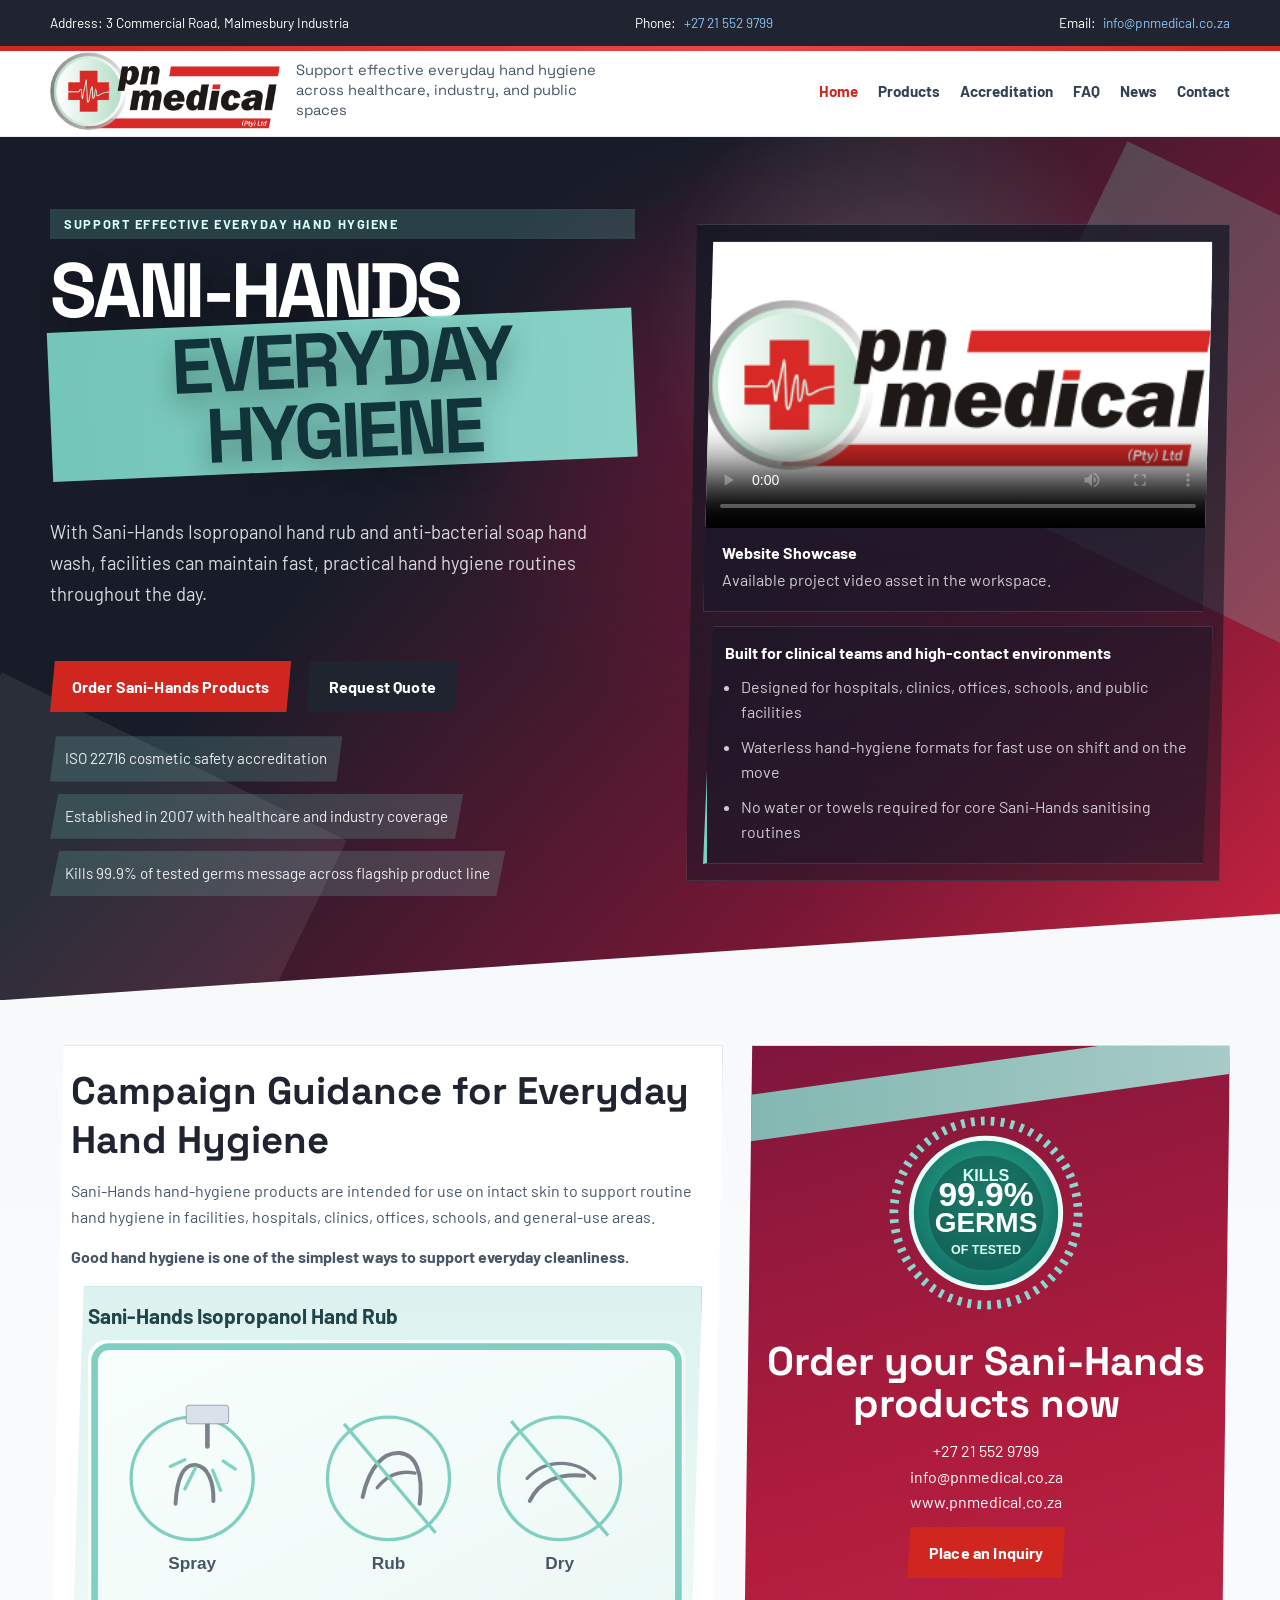
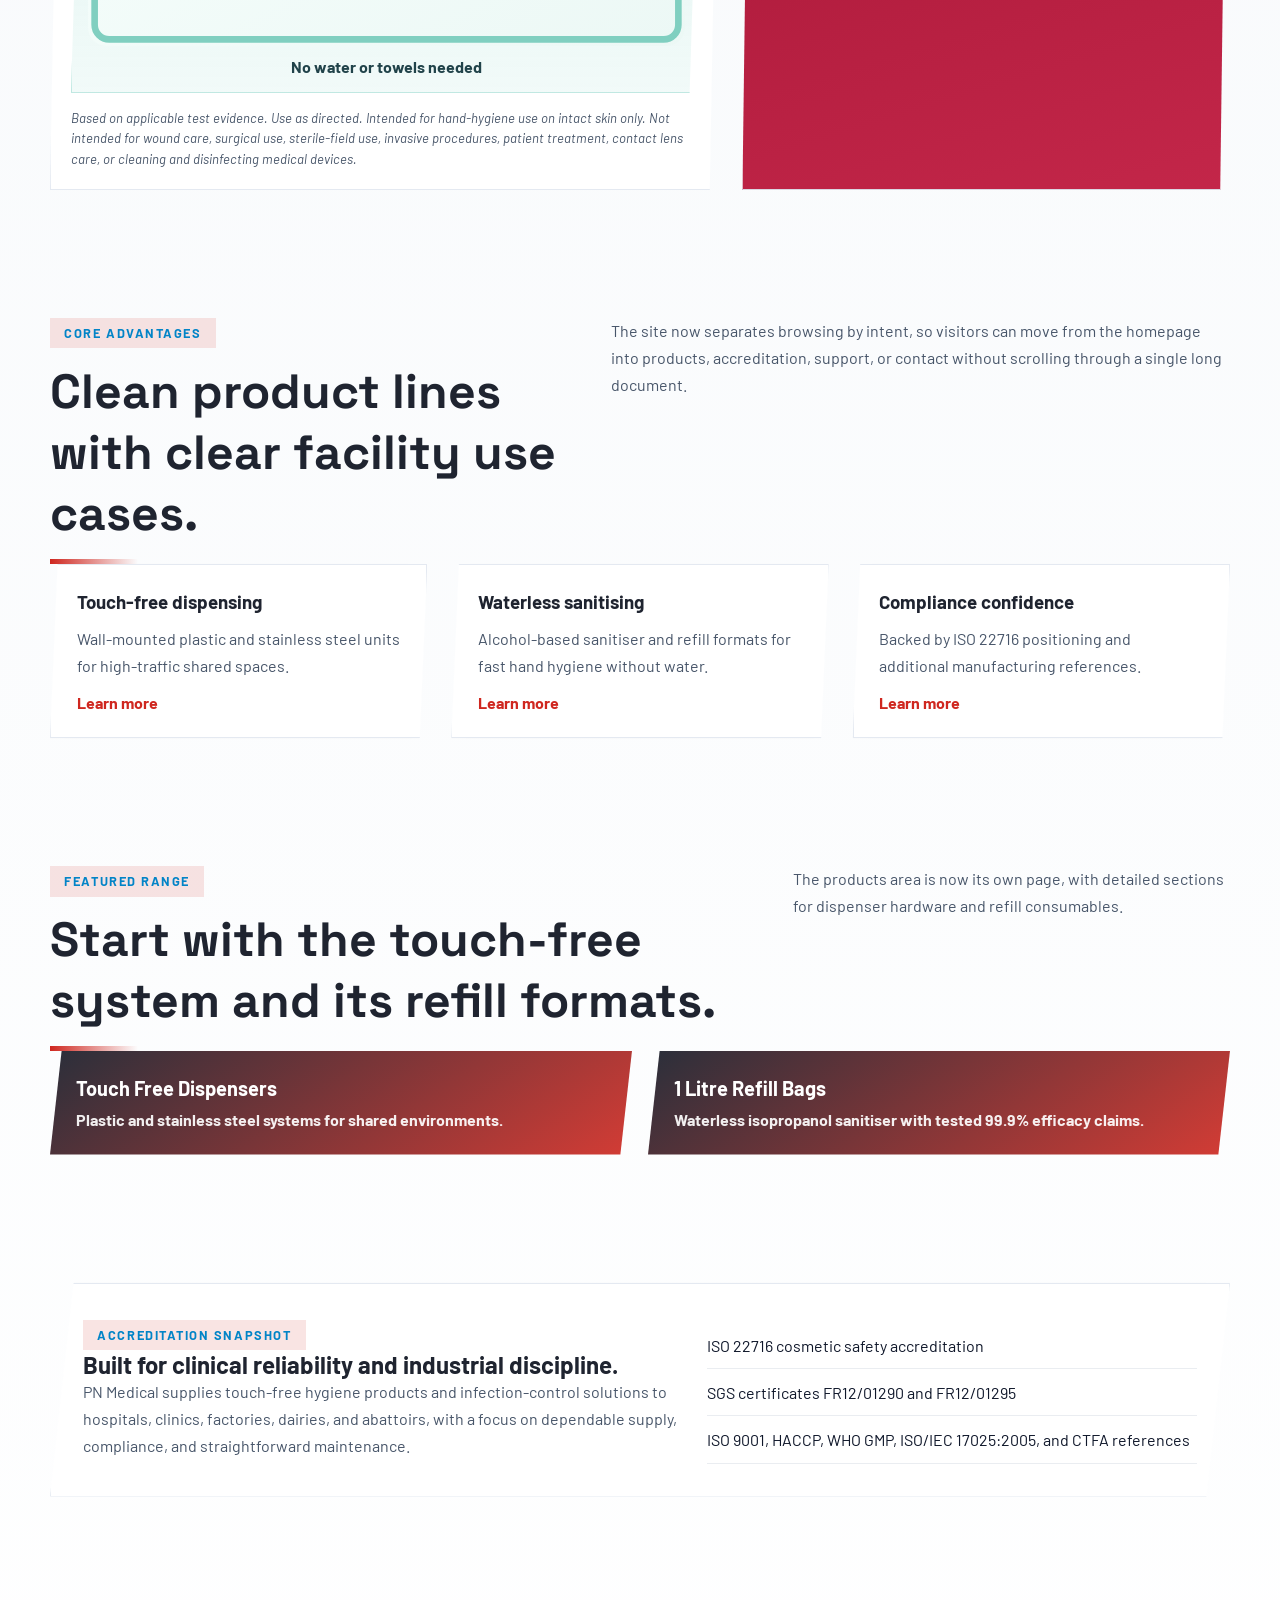
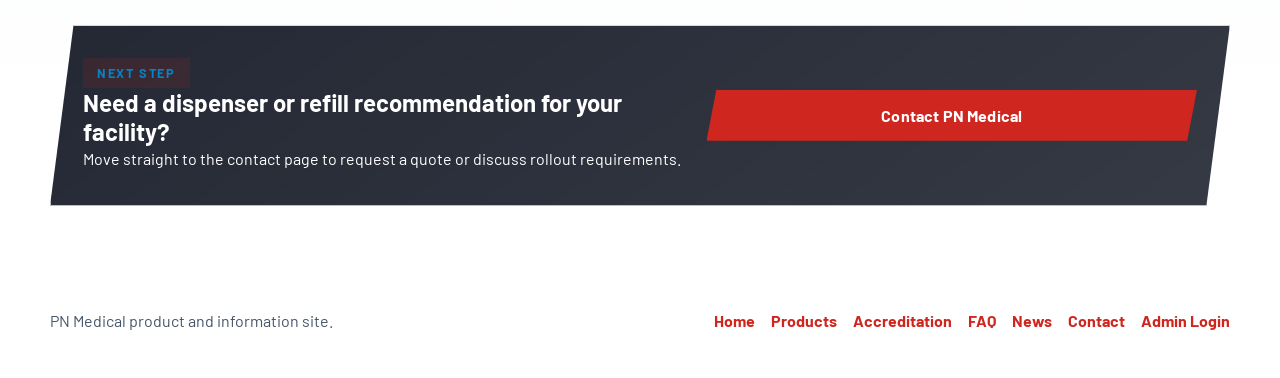
==== index.html @ f1a08f04 "Initial PN Medical website build with admin editor" ====
<!DOCTYPE html>
<html lang="en">
<head>
    <meta charset="UTF-8">
    <meta name="viewport" content="width=device-width, initial-scale=1.0">
    <title>PN Medical | Home</title>
    <meta name="description" content="PN Medical infection control solutions, touch-free dispensers, refill systems, and procurement information.">
    <link rel="preconnect" href="https://fonts.googleapis.com">
    <link rel="preconnect" href="https://fonts.gstatic.com" crossorigin>
    <link href="https://fonts.googleapis.com/css2?family=Barlow:wght@400;500;600;700;800&family=Space+Grotesk:wght@500;700&display=swap" rel="stylesheet">
    <link rel="stylesheet" href="styles.css">
</head>
<body data-page="home">
    <div id="app"></div>
    <script src="site.js"></script>
</body>
</html>
---- styles.css ----
:root {
    --crimson-red: #cf271f;
    --deep-teal: #0f766e;
    --mint-teal: #79cfc0;
    --wine: #7f163d;
    --charcoal-slate: #1f2430;
    --sky-blue: #0284c7;
    --paper: #f8fafc;
    --mist: #e2e8f0;
    --ink: #0f172a;
    --white: #ffffff;
    --shadow-soft: 0 16px 40px rgba(15, 23, 42, 0.08);
    --shadow-card: 0 18px 36px rgba(15, 23, 42, 0.12);
    --max-width: 1180px;
}

* { box-sizing: border-box; }
html { scroll-behavior: smooth; }

body {
    margin: 0;
    font-family: "Barlow", sans-serif;
    color: var(--ink);
    overflow-x: hidden;
    background:
        radial-gradient(circle at top left, rgba(207, 39, 31, 0.08), transparent 24%),
        linear-gradient(180deg, #f3f4f6 0%, #f8fafc 35%, #ffffff 100%);
}

    body[data-page="products"] main,
    body[data-page="accreditation"] main,
    body[data-page="faq"] main,
    body[data-page="news"] main,
    body[data-page="contact"] main {
        background:
        radial-gradient(circle at 88% 8%, rgba(121, 207, 192, 0.11), transparent 24%),
        radial-gradient(circle at 8% 95%, rgba(126, 22, 61, 0.08), transparent 30%);
    }

a { color: inherit; text-decoration: none; }
img, video { display: block; max-width: 100%; }
button, input, textarea, select { font: inherit; }

.container {
    width: min(calc(100% - 2rem), var(--max-width));
    margin: 0 auto;
}

.section { padding: 5rem 0; }
.section--tight { padding: 4rem 0; }

.eyebrow {
    display: inline-flex;
    align-items: center;
    gap: 0.5rem;
    padding: 0.45rem 0.9rem;
    font-size: 0.8rem;
    font-weight: 700;
    letter-spacing: 0.12em;
    text-transform: uppercase;
    background: rgba(207, 39, 31, 0.12);
    color: var(--sky-blue);
}

.angular-card { clip-path: polygon(2% 0%, 100% 0%, 98% 100%, 0% 100%); }
.angular-hero-banner { clip-path: polygon(0 0, 100% 0, 100% 90%, 0 100%); }

@supports not (clip-path: polygon(0 0, 100% 0, 100% 100%, 0 100%)) {
    .angular-card,
    .angular-hero-banner {
        clip-path: none;
        border-radius: 14px;
    }
}

.top-bar {
    background: var(--charcoal-slate);
    color: var(--white);
    font-size: 0.85rem;
}

.top-bar__inner {
    min-height: 2.85rem;
    display: flex;
    justify-content: space-between;
    align-items: center;
    gap: 1rem;
    flex-wrap: wrap;
}

.top-bar__item {
    display: inline-flex;
    align-items: center;
    gap: 0.45rem;
}

.top-bar a { color: #8bc2f4; }

.site-header {
    position: sticky;
    top: 0;
    z-index: 20;
    background: rgba(255, 255, 255, 0.97);
    backdrop-filter: blur(18px);
    border-bottom: 1px solid rgba(148, 163, 184, 0.18);
}

.site-header::before {
    content: "";
    position: absolute;
    inset: 0 0 auto;
    height: 0.35rem;
    background: linear-gradient(90deg, var(--crimson-red), #ef4444 58%, var(--crimson-red));
}

.site-header__inner {
    min-height: 5.65rem;
    display: flex;
    justify-content: space-between;
    align-items: center;
    gap: 1.5rem;
}

.brand {
    display: inline-flex;
    align-items: center;
    gap: 1rem;
}

.brand__logo {
    width: clamp(11rem, 18vw, 16rem);
    height: auto;
    flex: 0 0 auto;
}

.brand__tagline,
.hero__copy h1,
.section-heading h2,
.page-intro h1,
.product-feature__content h3 {
    font-family: "Space Grotesk", sans-serif;
}

.brand__tagline {
    max-width: 20rem;
    font-size: 0.92rem;
    line-height: 1.35;
    color: #475569;
}

.site-nav {
    display: flex;
    align-items: center;
    gap: 1.25rem;
    flex-wrap: wrap;
    justify-content: flex-end;
}

.menu-toggle {
    display: none;
    width: 3rem;
    height: 3rem;
    border: 1px solid rgba(148, 163, 184, 0.5);
    border-radius: 0.75rem;
    background: rgba(255, 255, 255, 0.95);
    align-items: center;
    justify-content: center;
    gap: 0.28rem;
    flex-direction: column;
    cursor: pointer;
}

.menu-toggle span {
    display: block;
    width: 1.35rem;
    height: 0.14rem;
    background: var(--charcoal-slate);
    transition: transform 0.2s ease, opacity 0.2s ease;
}

.menu-toggle.is-open span:nth-child(1) {
    transform: translateY(0.42rem) rotate(45deg);
}

.menu-toggle.is-open span:nth-child(2) {
    opacity: 0;
}

.menu-toggle.is-open span:nth-child(3) {
    transform: translateY(-0.42rem) rotate(-45deg);
}

.site-nav a {
    font-size: 0.95rem;
    font-weight: 700;
    color: #334155;
}

.site-nav a:hover,
.site-nav a:focus-visible,
.site-nav a.is-active {
    color: var(--crimson-red);
}

.hero {
    position: relative;
    overflow: hidden;
    background:
        radial-gradient(circle at 70% 22%, rgba(121, 207, 192, 0.24), transparent 22%),
        radial-gradient(circle at 58% 34%, rgba(126, 22, 61, 0.45), transparent 32%),
        linear-gradient(132deg, #171c28 34%, #761735 72%, #cc2340 100%);
    color: var(--white);
}

.hero::before,
.hero::after {
    content: "";
    position: absolute;
    width: 24rem;
    height: 24rem;
    background: rgba(255, 255, 255, 0.08);
    transform: rotate(26deg);
}

.hero::before { inset: auto auto -14% -8%; }
.hero::after { inset: 8% -10% auto auto; background: rgba(121, 207, 192, 0.24); }

.hero__layout {
    position: relative;
    z-index: 1;
    min-height: 38rem;
    display: grid;
    grid-template-columns: 1.02fr 0.98fr;
    gap: 2rem;
    align-items: center;
    padding: 4.5rem 0 6.5rem;
}

.hero__copy { display: grid; align-content: center; }

.hero__copy .eyebrow {
    background: rgba(121, 207, 192, 0.2);
    color: #d8fff8;
}

.hero__copy h1 {
    margin: 1rem 0;
    font-size: clamp(2.7rem, 6vw, 5.4rem);
    line-height: 0.92;
    letter-spacing: -0.05em;
    text-transform: uppercase;
    text-shadow: 0 12px 28px rgba(0, 0, 0, 0.34);
}

.hero__copy h1 span {
    display: inline-block;
    margin-top: 0.45rem;
    padding: 0.25rem 0.7rem;
    background: linear-gradient(90deg, rgba(121, 207, 192, 0.95), rgba(145, 225, 213, 0.92));
    color: #11343a;
    text-align: center;
    transform: rotate(-2.5deg);
    transform-origin: left center;
}

.hero__copy p {
    max-width: 40rem;
    font-size: 1.15rem;
    line-height: 1.7;
    color: rgba(255, 255, 255, 0.84);
}

.hero__actions {
    margin-top: 2rem;
    display: flex;
    flex-wrap: wrap;
    gap: 1rem;
}

.button {
    display: inline-flex;
    align-items: center;
    justify-content: center;
    min-height: 3.2rem;
    padding: 0 1.35rem;
    border: none;
    color: var(--white);
    font-weight: 700;
    letter-spacing: 0.01em;
    cursor: pointer;
    transition: transform 0.2s ease, box-shadow 0.2s ease, background 0.2s ease;
}

.button:hover,
.button:focus-visible {
    transform: translateY(-2px);
    box-shadow: var(--shadow-card);
}

.button--primary { background: var(--crimson-red); }
.button--secondary { background: var(--charcoal-slate); }

.hero__panel {
    justify-self: end;
    width: min(100%, 34rem);
    padding: 1rem;
    background: linear-gradient(170deg, rgba(17, 22, 35, 0.78), rgba(17, 22, 35, 0.48));
    border: 1px solid rgba(255, 255, 255, 0.12);
    box-shadow: var(--shadow-soft);
}

.hero__showcase { display: grid; gap: 0.85rem; }

.hero__video-card,
.hero__insight-card {
    overflow: hidden;
    background: rgba(15, 23, 42, 0.4);
    border: 1px solid rgba(255, 255, 255, 0.12);
}

.hero__insight-card {
    border-left: 4px solid var(--mint-teal);
}

.hero__video-card video {
    width: 100%;
    aspect-ratio: 16 / 9;
    object-fit: contain;
    background: #ffffff;
}

.hero__video-copy,
.hero__insight-card { padding: 1rem 1.1rem 1.15rem; }
.hero__video-copy { display: grid; gap: 0.35rem; }
.hero__video-copy strong, .hero__insight-card strong { font-size: 1rem; }

.hero__video-copy span,
.hero__insight-card ul {
    color: rgba(255, 255, 255, 0.78);
    line-height: 1.55;
}

.hero__insight-card ul {
    margin: 0.85rem 0 0;
    padding-left: 1rem;
    display: grid;
    gap: 0.65rem;
}

.hero__metrics-list {
    margin: 1.5rem 0 0;
    padding: 0;
    list-style: none;
    display: flex;
    flex-wrap: wrap;
    gap: 0.75rem;
}

.hero__metric-pill {
    padding: 0.75rem 0.95rem;
    background: rgba(121, 207, 192, 0.2);
    color: rgba(255, 255, 255, 0.9);
    font-size: 0.95rem;
    line-height: 1.4;
}

.flyer-spotlight {
    padding-top: 2.8rem;
}

.flyer-spotlight__layout {
    display: grid;
    grid-template-columns: 1.16fr 0.84fr;
    gap: 1.2rem;
}

.flyer-spotlight__main,
.flyer-spotlight__cta {
    background: rgba(255, 255, 255, 0.96);
    border: 1px solid rgba(226, 232, 240, 0.92);
    box-shadow: var(--shadow-soft);
    padding: 1.25rem;
}

.flyer-spotlight__copy h2 {
    margin: 0;
    font-size: clamp(1.7rem, 3.3vw, 2.4rem);
    color: var(--charcoal-slate);
    font-family: "Space Grotesk", sans-serif;
}

.flyer-spotlight__copy p {
    margin: 0.85rem 0 0;
    color: #475569;
    line-height: 1.65;
}

.flyer-spotlight__emphasis {
    font-weight: 700;
    color: #334155;
}

.flyer-spotlight__protocol {
    margin-top: 1rem;
    padding: 1rem;
    background: linear-gradient(180deg, rgba(121, 207, 192, 0.26), rgba(121, 207, 192, 0.1));
    border: 1px solid rgba(121, 207, 192, 0.45);
}

.flyer-spotlight__protocol h3 {
    margin: 0 0 0.75rem;
    color: #21434a;
    font-size: 1.3rem;
}

.flyer-spotlight__protocol img {
    width: 100%;
    height: auto;
}

.flyer-spotlight__protocol-footer {
    margin: 0.7rem 0 0;
    text-align: center;
    font-weight: 700;
    color: #21434a;
}

.flyer-spotlight__disclaimer {
    margin: 0.95rem 0 0;
    font-size: 0.82rem;
    font-style: italic;
    line-height: 1.55;
    color: #475569;
}

.flyer-spotlight__cta {
    background: linear-gradient(163deg, #7f163d 0%, #b01c3d 54%, #c32649 100%);
    color: var(--white);
    display: grid;
    align-content: start;
    justify-items: center;
    gap: 1rem;
    position: relative;
    overflow: hidden;
}

.flyer-spotlight__cta::after {
    content: "";
    position: absolute;
    width: 140%;
    height: 2.9rem;
    background: linear-gradient(90deg, rgba(121, 207, 192, 1), rgba(180, 239, 229, 1));
    left: -20%;
    top: 1rem;
    transform: rotate(-8deg);
    opacity: 0.85;
}

.flyer-spotlight__badge {
    margin-top: 2.2rem;
    width: min(14rem, 88%);
    height: auto;
    z-index: 1;
}

.flyer-spotlight__cta h3 {
    margin: 0;
    text-align: center;
    font-size: clamp(1.7rem, 3.5vw, 2.5rem);
    line-height: 1.05;
    font-family: "Space Grotesk", sans-serif;
    z-index: 1;
}

.flyer-spotlight__cta ul {
    margin: 0;
    padding: 0;
    list-style: none;
    display: grid;
    gap: 0.4rem;
    text-align: center;
    z-index: 1;
}

.flyer-spotlight__cta .button {
    z-index: 1;
}

.hero__metric {
    display: grid;
    gap: 1rem;
}

.hero__metric-card {
    padding: 1.35rem;
    background: rgba(15, 23, 42, 0.26);
    border: 1px solid rgba(255, 255, 255, 0.08);
}

.hero__metric-card strong {
    display: block;
    margin-bottom: 0.35rem;
    font-size: 1rem;
}

.page-intro {
    position: relative;
    overflow: hidden;
    padding: 3.2rem 0 2.8rem;
    background:
        var(--intro-orb-a, radial-gradient(circle at 74% 18%, rgba(121, 207, 192, 0.24), transparent 24%)),
        var(--intro-orb-b, radial-gradient(circle at 18% 82%, rgba(126, 22, 61, 0.32), transparent 32%)),
        var(--intro-main-gradient, linear-gradient(132deg, #171c28 34%, #761735 72%, #cc2340 100%));
    color: var(--white);
}

.page-intro::before,
.page-intro::after {
    content: "";
    position: absolute;
    width: 22rem;
    height: 22rem;
    transform: rotate(24deg);
    z-index: 0;
}

.page-intro::before {
    inset: auto -8% -58% auto;
    background: var(--intro-shape-a, rgba(121, 207, 192, 0.22));
}

.page-intro::after {
    inset: -56% auto auto -10%;
    background: var(--intro-shape-b, rgba(255, 255, 255, 0.1));
}

.page-intro__layout {
    position: relative;
    z-index: 1;
    display: grid;
    grid-template-columns: minmax(0, 1.15fr) minmax(18rem, 0.85fr);
    align-items: start;
    gap: 2rem;
}

.section-heading {
    display: flex;
    justify-content: space-between;
    align-items: flex-start;
    gap: 1rem;
}

.page-intro__side,
.section-heading__side {
    width: min(100%, 22rem);
    display: grid;
    gap: 0.85rem;
}

.context-visual-card {
    padding: 0.65rem;
    background: rgba(255, 255, 255, 0.92);
    border: 1px solid rgba(226, 232, 240, 0.92);
    box-shadow: var(--shadow-soft);
}

.context-visual-card img {
    width: 100%;
    height: 10.5rem;
    object-fit: cover;
    object-position: center;
    border-radius: 0.65rem;
}

.context-visual-card h3 {
    margin: 0.6rem 0 0;
    font-size: 0.98rem;
    color: var(--charcoal-slate);
}

.page-intro h1,
.section-heading h2 {
    margin: 0.8rem 0 0;
    font-size: clamp(2rem, 4vw, 3rem);
    color: var(--charcoal-slate);
}

.page-intro h1 {
    color: var(--white);
    text-shadow: 0 10px 22px rgba(0, 0, 0, 0.28);
}

.page-intro h1::after,
.section-heading h2::after {
    content: "";
    display: block;
    width: 5.5rem;
    height: 0.32rem;
    margin-top: 0.9rem;
    background: linear-gradient(90deg, var(--crimson-red), rgba(207, 39, 31, 0));
}

.page-intro h1::after {
    background: linear-gradient(90deg, rgba(121, 207, 192, 1), rgba(121, 207, 192, 0));
}

.page-intro p,
.section-heading p,
.overview-card p,
.summary-panel p,
.callout-panel p,
.product-card__body p,
.news-card__body p,
.faq-answer,
.inquiry__copy p,
.panel-card p,
.product-feature__content p,
.product-feature__warning p,
.compliance-band p {
    margin: 0;
    color: #475569;
    line-height: 1.68;
}

.page-intro p {
    color: rgba(255, 255, 255, 0.86);
}

.page-intro .eyebrow {
    background: rgba(121, 207, 192, 0.2);
    color: #0284c7;
}

body[data-page="products"] {
    --intro-main-gradient: linear-gradient(132deg, #14202a 28%, #0f5f67 66%, #0f766e 100%);
    --intro-orb-a: radial-gradient(circle at 86% 22%, rgba(147, 224, 213, 0.26), transparent 24%);
    --intro-orb-b: radial-gradient(circle at 20% 82%, rgba(2, 132, 199, 0.2), transparent 30%);
    --intro-shape-a: rgba(121, 207, 192, 0.22);
    --intro-shape-b: rgba(255, 255, 255, 0.12);
}

body[data-page="accreditation"] {
    --intro-main-gradient: linear-gradient(132deg, #161a24 34%, #4a355f 68%, #7f163d 100%);
    --intro-orb-a: radial-gradient(circle at 82% 18%, rgba(213, 195, 255, 0.24), transparent 25%);
    --intro-orb-b: radial-gradient(circle at 18% 84%, rgba(121, 207, 192, 0.2), transparent 28%);
    --intro-shape-a: rgba(196, 167, 255, 0.22);
    --intro-shape-b: rgba(255, 255, 255, 0.1);
}

body[data-page="faq"] {
    --intro-main-gradient: linear-gradient(132deg, #132030 30%, #1f4f77 66%, #0284c7 100%);
    --intro-orb-a: radial-gradient(circle at 80% 22%, rgba(156, 219, 255, 0.26), transparent 24%);
    --intro-orb-b: radial-gradient(circle at 14% 80%, rgba(121, 207, 192, 0.2), transparent 30%);
    --intro-shape-a: rgba(135, 212, 255, 0.2);
    --intro-shape-b: rgba(255, 255, 255, 0.12);
}

body[data-page="news"] {
    --intro-main-gradient: linear-gradient(132deg, #1d1f2d 30%, #5a1e45 64%, #cf271f 100%);
    --intro-orb-a: radial-gradient(circle at 84% 18%, rgba(255, 181, 205, 0.25), transparent 24%);
    --intro-orb-b: radial-gradient(circle at 16% 84%, rgba(121, 207, 192, 0.18), transparent 28%);
    --intro-shape-a: rgba(255, 180, 197, 0.2);
    --intro-shape-b: rgba(255, 255, 255, 0.1);
}

body[data-page="contact"] {
    --intro-main-gradient: linear-gradient(132deg, #152026 30%, #315366 62%, #0f766e 100%);
    --intro-orb-a: radial-gradient(circle at 84% 20%, rgba(161, 238, 227, 0.24), transparent 24%);
    --intro-orb-b: radial-gradient(circle at 16% 84%, rgba(177, 204, 255, 0.2), transparent 28%);
    --intro-shape-a: rgba(147, 235, 222, 0.2);
    --intro-shape-b: rgba(255, 255, 255, 0.1);
}

.page-intro p,
.section-heading p { max-width: 40rem; }

.overview-grid,
.news-grid,
.product-grid {
    display: grid;
    grid-template-columns: repeat(auto-fit, minmax(280px, 1fr));
    gap: 1.5rem;
}

.accreditation-gallery {
    margin-top: 1.4rem;
    display: grid;
    grid-template-columns: repeat(auto-fit, minmax(220px, 1fr));
    gap: 1rem;
}

.accreditation-gallery__card {
    background: rgba(255, 255, 255, 0.96);
    border: 1px solid rgba(226, 232, 240, 0.92);
    box-shadow: var(--shadow-soft);
    overflow: hidden;
}

.accreditation-gallery__card img {
    width: 100%;
    height: 12rem;
    object-fit: cover;
    object-position: center;
    background: #f8fafc;
}

.accreditation-gallery__copy {
    padding: 0.95rem;
}

.accreditation-gallery__copy h3 {
    margin: 0;
    color: var(--charcoal-slate);
    font-size: 1.02rem;
}

.accreditation-gallery__copy p {
    margin: 0.6rem 0 0;
    color: #475569;
    line-height: 1.55;
    font-size: 0.94rem;
}

.overview-card,
.summary-panel,
.callout-panel,
.product-card,
.news-card,
.faq-item,
.panel-card,
.product-feature,
.catalog-panel,
.compliance-band {
    background: rgba(255, 255, 255, 0.96);
    border: 1px solid rgba(226, 232, 240, 0.92);
    box-shadow: var(--shadow-soft);
}

.overview-card {
    padding: 1.6rem;
    display: grid;
    gap: 0.8rem;
}

.overview-card h3,
.summary-panel h2,
.callout-panel h2,
.panel-card h3,
.news-card__body h3,
.product-card__body h3,
.product-feature__list h4,
.product-feature__warning strong,
.product-feature__content h3 {
    margin: 0;
    color: var(--charcoal-slate);
}

.overview-card a,
.site-footer__nav a { color: var(--crimson-red); font-weight: 700; }

.preview-link span {
    color: rgba(255, 255, 255, 0.92);
    font-weight: 700;
}

.preview-links {
    display: grid;
    grid-template-columns: repeat(auto-fit, minmax(280px, 1fr));
    gap: 1rem;
}

.preview-link {
    padding: 1.6rem;
    background: linear-gradient(145deg, rgba(31, 36, 48, 0.95), rgba(207, 39, 31, 0.9));
    color: var(--white);
    display: grid;
    gap: 0.6rem;
}

.preview-link strong { font-size: 1.25rem; }

.summary-panel,
.callout-panel {
    padding: 2rem;
    display: grid;
    grid-template-columns: 1.1fr 0.9fr;
    gap: 1.5rem;
    align-items: center;
}

.callout-panel { background: linear-gradient(145deg, rgba(31, 36, 48, 0.98), rgba(31, 36, 48, 0.9)); }
.callout-panel h2, .callout-panel p { color: var(--white); }

.credibility {
    display: grid;
    grid-template-columns: 1.15fr 0.85fr;
    gap: 1.5rem;
}

.panel-card { padding: 2rem; }
.panel-card--accent { border-left: 5px solid var(--crimson-red); }

.credentials-list,
.stats-list,
.contact-list {
    margin: 1.25rem 0 0;
    padding: 0;
    list-style: none;
    display: grid;
    gap: 0.85rem;
}

.credentials-list li,
.stats-list li,
.contact-list li {
    padding-bottom: 0.85rem;
    border-bottom: 1px solid rgba(148, 163, 184, 0.2);
}

.product-feature {
    margin-bottom: 2rem;
    overflow: hidden;
}

.product-jump-panel {
    margin-bottom: 2rem;
    padding: 1.4rem;
    background: rgba(255, 255, 255, 0.96);
    border: 1px solid rgba(226, 232, 240, 0.92);
    box-shadow: var(--shadow-soft);
}

.product-jump-panel h3 {
    margin: 0 0 0.9rem;
    color: var(--charcoal-slate);
    font-family: "Space Grotesk", sans-serif;
}

.product-jump-links {
    display: grid;
    grid-template-columns: repeat(auto-fit, minmax(220px, 1fr));
    gap: 0.75rem;
}

.product-jump-link {
    min-height: 2.9rem;
    padding: 0.75rem 0.95rem;
    display: inline-flex;
    align-items: center;
    background: #f8fbfd;
    border: 1px solid rgba(207, 39, 31, 0.15);
    color: #334155;
    font-weight: 700;
}

.product-jump-link:hover,
.product-jump-link:focus-visible {
    color: var(--crimson-red);
    border-color: rgba(207, 39, 31, 0.35);
}

.product-feature__layout {
    display: grid;
    grid-template-columns: 1.08fr 0.92fr;
    align-items: stretch;
}

.product-feature__visual {
    padding: 1.1rem;
    background: linear-gradient(180deg, rgba(248, 250, 252, 0.94), rgba(226, 232, 240, 0.94)), var(--paper);
    display: grid;
    place-items: center;
    min-height: 100%;
}

.product-feature__visual img {
    width: min(100%, 38rem);
    height: auto;
    max-height: clamp(20rem, 42vw, 34rem);
    object-fit: contain;
    object-position: center;
    padding: 0.45rem;
    border-radius: 0.9rem;
    background: rgba(255, 255, 255, 0.82);
    border: 1px solid rgba(226, 232, 240, 0.95);
    box-shadow: 0 18px 40px rgba(15, 23, 42, 0.18);
}

.product-feature__content {
    padding: 2rem;
    display: grid;
    gap: 1.2rem;
    order: 1;
}

.product-feature__visual {
    order: 2;
}

.product-feature__content h3 {
    font-size: clamp(2rem, 3vw, 2.75rem);
    line-height: 1.05;
}

.product-feature__lists {
    display: grid;
    grid-template-columns: repeat(2, minmax(0, 1fr));
    gap: 1rem;
}

.product-feature__list,
.product-feature__benefits,
.product-feature__warning,
.catalog-panel,
.compliance-band {
    padding: 1.2rem;
    background: #f8fbfd;
    border: 1px solid rgba(207, 39, 31, 0.12);
}

.product-feature__list ul {
    margin: 0.9rem 0 0;
    padding-left: 1.1rem;
    display: grid;
    gap: 0.6rem;
    color: #334155;
    line-height: 1.55;
}

.product-feature__benefits {
    display: flex;
    flex-wrap: wrap;
    gap: 0.7rem;
}

.product-feature__benefits span {
    display: inline-flex;
    align-items: center;
    min-height: 2.5rem;
    padding: 0.55rem 0.9rem;
    background: rgba(207, 39, 31, 0.08);
    color: var(--crimson-red);
    font-weight: 700;
}

.product-feature__warning {
    border-color: rgba(207, 39, 31, 0.2);
    background: rgba(207, 39, 31, 0.06);
}

.catalog-panel { padding: 1.5rem; background: rgba(255, 255, 255, 0.85); }

.filter-bar {
    display: flex;
    gap: 0.75rem;
    flex-wrap: wrap;
    margin-bottom: 1.75rem;
}

.filter-chip {
    padding: 0.75rem 1rem;
    border: 1px solid rgba(207, 39, 31, 0.2);
    background: rgba(255, 255, 255, 0.9);
    color: var(--charcoal-slate);
    font-weight: 700;
    cursor: pointer;
}

.filter-chip.is-active {
    background: var(--crimson-red);
    color: var(--white);
    border-color: var(--crimson-red);
}

.product-card { overflow: hidden; transition: transform 0.25s ease, box-shadow 0.25s ease; }
.product-card:hover, .product-card:focus-within { transform: translateY(-6px); box-shadow: var(--shadow-card); }

.product-card__media {
    min-height: 12rem;
    padding: 1.5rem;
    background: linear-gradient(145deg, rgba(31, 36, 48, 0.08), rgba(207, 39, 31, 0.08)), var(--paper);
    display: grid;
    align-content: space-between;
    gap: 1rem;
}

.product-card__media-top {
    display: flex;
    align-items: center;
    justify-content: space-between;
    gap: 1rem;
}

.product-card__art {
    display: grid;
    place-items: center;
    min-height: 11rem;
    padding: 0.35rem;
    border-radius: 0.95rem;
    background: rgba(255, 255, 255, 0.72);
    border: 1px solid rgba(226, 232, 240, 0.9);
}

.product-card__art img {
    width: min(100%, 15.5rem);
    height: auto;
    max-height: 10.5rem;
    object-fit: contain;
    object-position: center;
    border-radius: 0.7rem;
    box-shadow: 0 12px 20px rgba(15, 23, 42, 0.14);
}

.product-card__art svg {
    width: min(100%, 15rem);
    height: auto;
    filter: drop-shadow(0 18px 24px rgba(15, 23, 42, 0.16));
}

.product-card__tag,
.news-card__date {
    display: inline-flex;
    align-items: center;
    width: fit-content;
    font-size: 0.8rem;
    font-weight: 800;
    letter-spacing: 0.1em;
    text-transform: uppercase;
}

.product-card__tag {
    padding: 0.45rem 0.8rem;
    background: rgba(207, 39, 31, 0.12);
    color: var(--crimson-red);
}

.product-card__body,
.news-card__body,
.faq-item,
.inquiry__form { padding: 1.5rem; }

.product-card__body h3,
.news-card__body h3 {
    margin-top: 0;
    margin-bottom: 0.75rem;
    font-size: 1.5rem;
    color: var(--charcoal-slate);
}

.product-card__actions { margin-top: 1.25rem; }

.product-empty {
    padding: 2rem;
    border: 1px dashed rgba(207, 39, 31, 0.35);
    background: rgba(255, 255, 255, 0.7);
    color: #475569;
}

.faq-list { display: grid; gap: 0.85rem; }

.faq-item {
    padding: 1.2rem 1.5rem;
    overflow: hidden;
    border-left: 4px solid rgba(207, 39, 31, 0.22);
    background: rgba(255, 255, 255, 0.98);
}

.faq-question {
    margin: 0;
    color: var(--crimson-red);
    font-size: 1.05rem;
    line-height: 1.35;
}

.faq-answer {
    margin-top: 0.7rem;
}

.accordion {
    width: 100%;
    display: flex;
    justify-content: space-between;
    align-items: center;
    gap: 1rem;
    padding: 1.2rem 1.5rem;
    border: 0;
    background: transparent;
    text-align: left;
    font-size: 1rem;
    font-weight: 700;
    color: var(--charcoal-slate);
    cursor: pointer;
}

.accordion__icon {
    width: 2rem;
    height: 2rem;
    display: grid;
    place-items: center;
    border-radius: 999px;
    background: rgba(207, 39, 31, 0.12);
    color: var(--crimson-red);
    transition: transform 0.25s ease, background 0.25s ease, color 0.25s ease;
}

.accordion.active { color: var(--crimson-red); }
.accordion.active .accordion__icon { transform: rotate(180deg); background: var(--crimson-red); color: var(--white); }

.panel {
    max-height: 0;
    overflow: hidden;
    padding: 0 1.5rem;
    background: #f8fbfd;
    transition: max-height 0.3s ease-out, padding 0.3s ease-out;
}

.news-card { border-top: 4px solid var(--crimson-red); }
.news-card__date { margin-bottom: 0.8rem; color: var(--crimson-red); }

.social-feed-grid {
    display: grid;
    grid-template-columns: 1fr 1fr;
    gap: 1.25rem;
}

.social-feed-card {
    padding: 1.2rem;
    background: rgba(255, 255, 255, 0.96);
    border: 1px solid rgba(226, 232, 240, 0.92);
    box-shadow: var(--shadow-soft);
    display: grid;
    gap: 0.9rem;
}

.social-feed-card header {
    display: flex;
    align-items: center;
    justify-content: space-between;
    gap: 1rem;
}

.social-feed-card h3 {
    margin: 0;
    color: var(--charcoal-slate);
    font-family: "Space Grotesk", sans-serif;
}

.social-feed-card header a {
    color: var(--crimson-red);
    font-weight: 700;
}

.social-feed-card iframe {
    width: 100%;
    max-width: 100%;
    border: 0;
    min-height: 34rem;
    background: #fff;
}

.social-feed-card--linkedin {
    background: linear-gradient(170deg, rgba(31, 36, 48, 0.98), rgba(31, 36, 48, 0.92));
    border-color: rgba(255, 255, 255, 0.12);
}

.social-feed-card--linkedin h3,
.social-feed-card--linkedin p,
.social-feed-card--linkedin li {
    color: var(--white);
}

.social-feed-card--linkedin ul {
    margin: 0;
    padding-left: 1.1rem;
    display: grid;
    gap: 0.75rem;
    line-height: 1.6;
}

.social-feed-actions {
    margin-top: auto;
}

.inquiry {
    background: linear-gradient(145deg, rgba(31, 36, 48, 0.98), rgba(31, 36, 48, 0.92));
    color: var(--white);
}

.inquiry__layout {
    display: grid;
    grid-template-columns: 0.9fr 1.1fr;
    gap: 1.5rem;
    align-items: stretch;
}

.inquiry__copy,
.inquiry__form {
    padding: 2rem;
}

.inquiry__copy {
    background: rgba(255, 255, 255, 0.05);
}

.inquiry__form {
    background: rgba(255, 255, 255, 0.06);
    border: 1px solid rgba(255, 255, 255, 0.12);
}

.form-grid {
    display: grid;
    gap: 1rem;
}

.form-grid label {
    display: grid;
    gap: 0.45rem;
    font-weight: 600;
}

.form-grid input,
.form-grid textarea {
    width: 100%;
    padding: 0.9rem 1rem;
    color: var(--white);
    background: rgba(0, 0, 0, 0.2);
    border: 1px solid rgba(255, 255, 255, 0.2);
}

.form-grid input::placeholder,
.form-grid textarea::placeholder {
    color: rgba(255, 255, 255, 0.6);
}

.form-grid textarea {
    min-height: 9rem;
    resize: vertical;
}

.site-footer {
    padding: 1.6rem 0 2rem;
    color: #475569;
}

.site-footer__inner {
    display: flex;
    justify-content: space-between;
    align-items: center;
    gap: 1rem;
    flex-wrap: wrap;
}

.site-footer__nav {
    display: flex;
    gap: 1rem;
    flex-wrap: wrap;
}

@media (max-width: 960px) {
    .hero__layout,
    .flyer-spotlight__layout,
    .summary-panel,
    .callout-panel,
    .credibility,
    .product-feature__layout,
    .product-feature__lists,
    .inquiry__layout,
    .social-feed-grid {
        grid-template-columns: 1fr;
    }

    .page-intro__layout {
        grid-template-columns: 1fr;
        gap: 1rem;
    }

    .section-heading {
        flex-direction: column;
        align-items: start;
    }

    .hero__panel {
        justify-self: stretch;
        width: 100%;
    }

    .page-intro__side,
    .section-heading__side {
        width: 100%;
    }

    .angular-card,
    .angular-hero-banner {
        clip-path: none;
        border-radius: 14px;
    }

    .social-feed-card iframe {
        min-height: 28rem;
    }
}

@media (max-width: 720px) {
    .section { padding: 4rem 0; }
    .section--tight { padding: 3rem 0; }

    .site-header__inner,
    .top-bar__inner { padding: 0.85rem 0; }

    .top-bar__inner {
        justify-content: flex-start;
        gap: 0.5rem 1rem;
    }

    .top-bar__item {
        width: 100%;
    }

    .brand {
        align-items: flex-start;
        flex-direction: column;
    }

    .brand__logo { width: min(16rem, 74vw); }
    .brand__tagline {
        max-width: none;
        font-size: 0.85rem;
    }

    .site-nav {
        display: none;
        gap: 0.55rem;
        justify-content: flex-start;
        width: 100%;
        padding: 0.9rem;
        margin-top: 0.55rem;
        border: 1px solid rgba(226, 232, 240, 0.95);
        background: rgba(255, 255, 255, 0.98);
        border-radius: 0.9rem;
    }

    .site-nav.is-open {
        display: grid;
        grid-template-columns: 1fr;
    }

    .site-nav a {
        font-size: 0.95rem;
        width: 100%;
        padding: 0.6rem 0.65rem;
        border-radius: 0.5rem;
    }

    .site-nav a.is-active {
        background: rgba(207, 39, 31, 0.1);
    }

    .menu-toggle {
        display: inline-flex;
        margin-left: auto;
    }

    .hero__layout {
        min-height: auto;
        padding: 4.5rem 0 6rem;
    }

    .hero__copy h1,
    .page-intro h1 { font-size: clamp(2.05rem, 11vw, 3.6rem); }

    .context-visual-card img {
        height: 9.2rem;
    }

    .hero__copy h1 span {
        transform: none;
        margin-top: 0.55rem;
    }

    .flyer-spotlight__cta::after {
        transform: rotate(-4deg);
    }

    .product-feature__content {
        padding: 1.35rem;
    }

    .product-feature__visual {
        padding: 0.8rem;
    }

    .product-feature__visual img {
        max-height: clamp(11.5rem, 48vw, 16.5rem);
    }

    .product-card__art {
        min-height: 9.2rem;
    }

    .product-card__art img {
        max-height: 8.4rem;
    }

    .product-card__body,
    .news-card__body,
    .inquiry__form {
        padding: 1.15rem;
    }
}
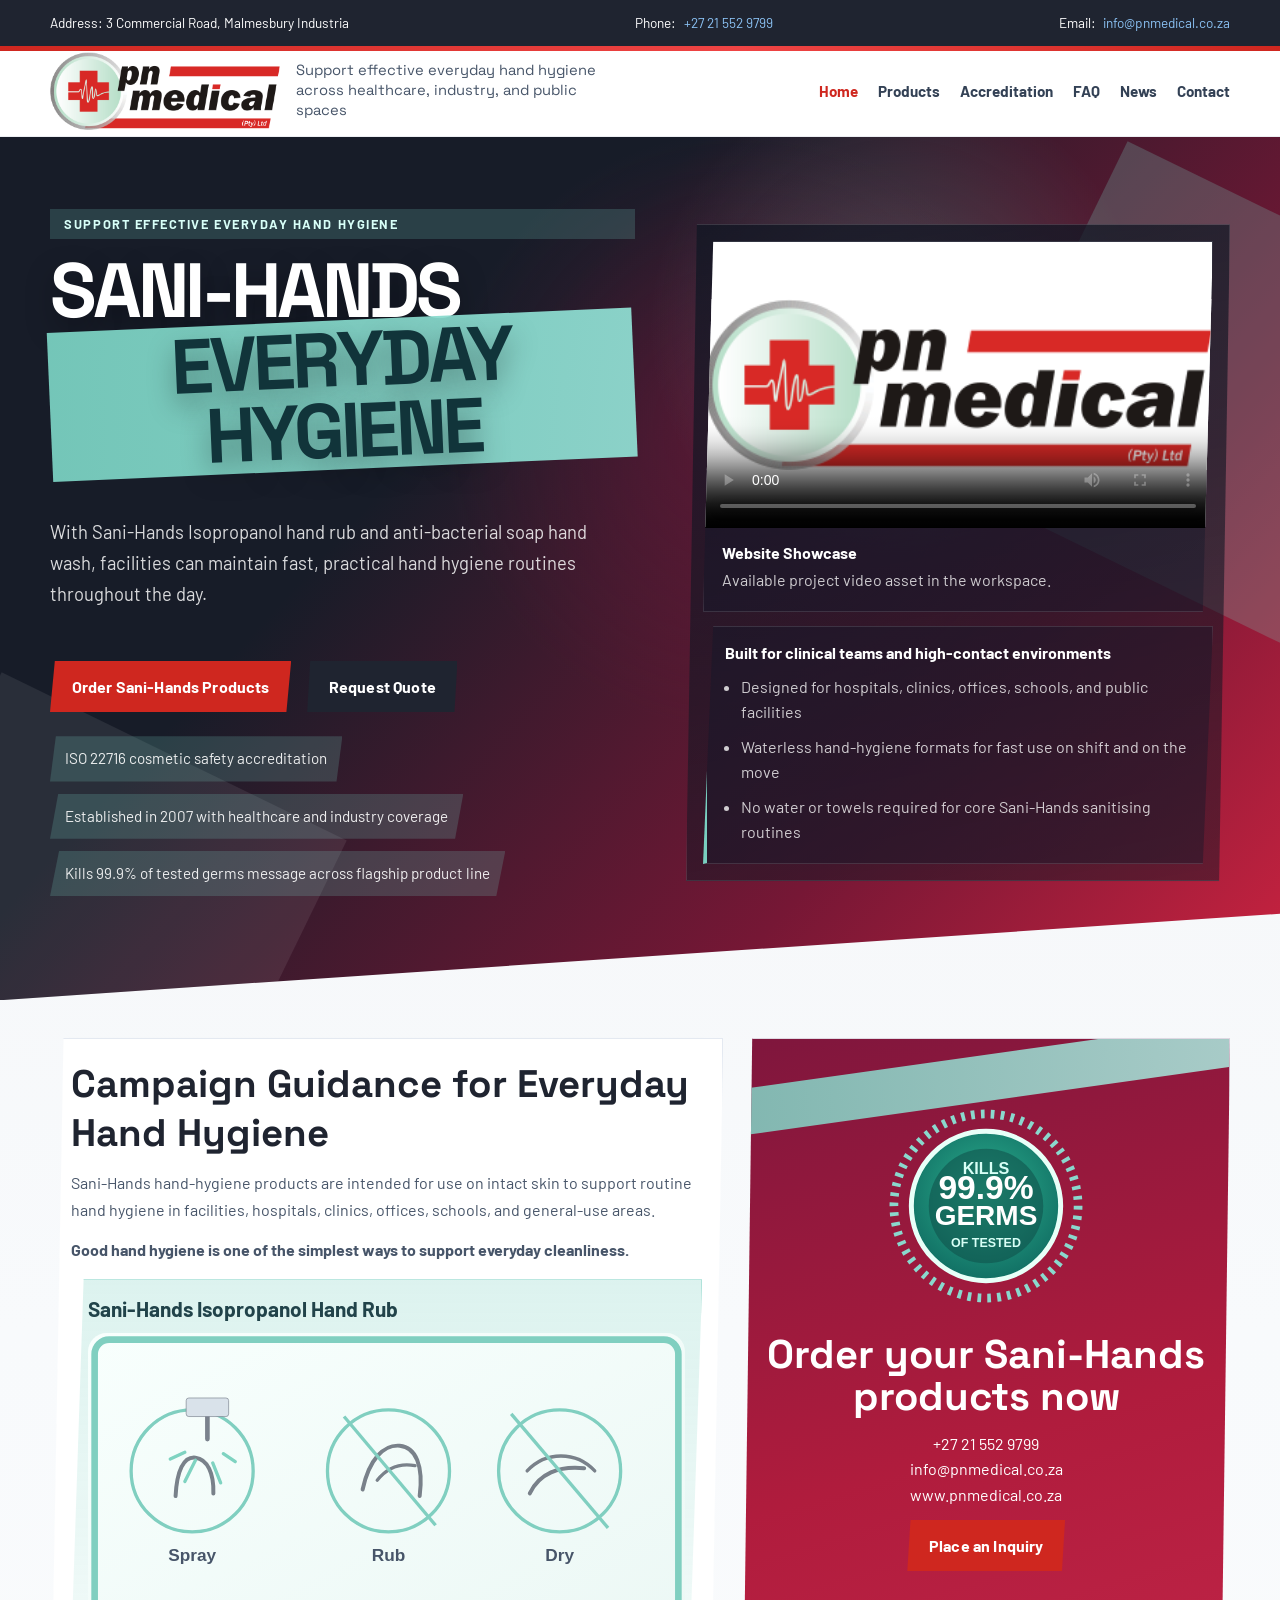
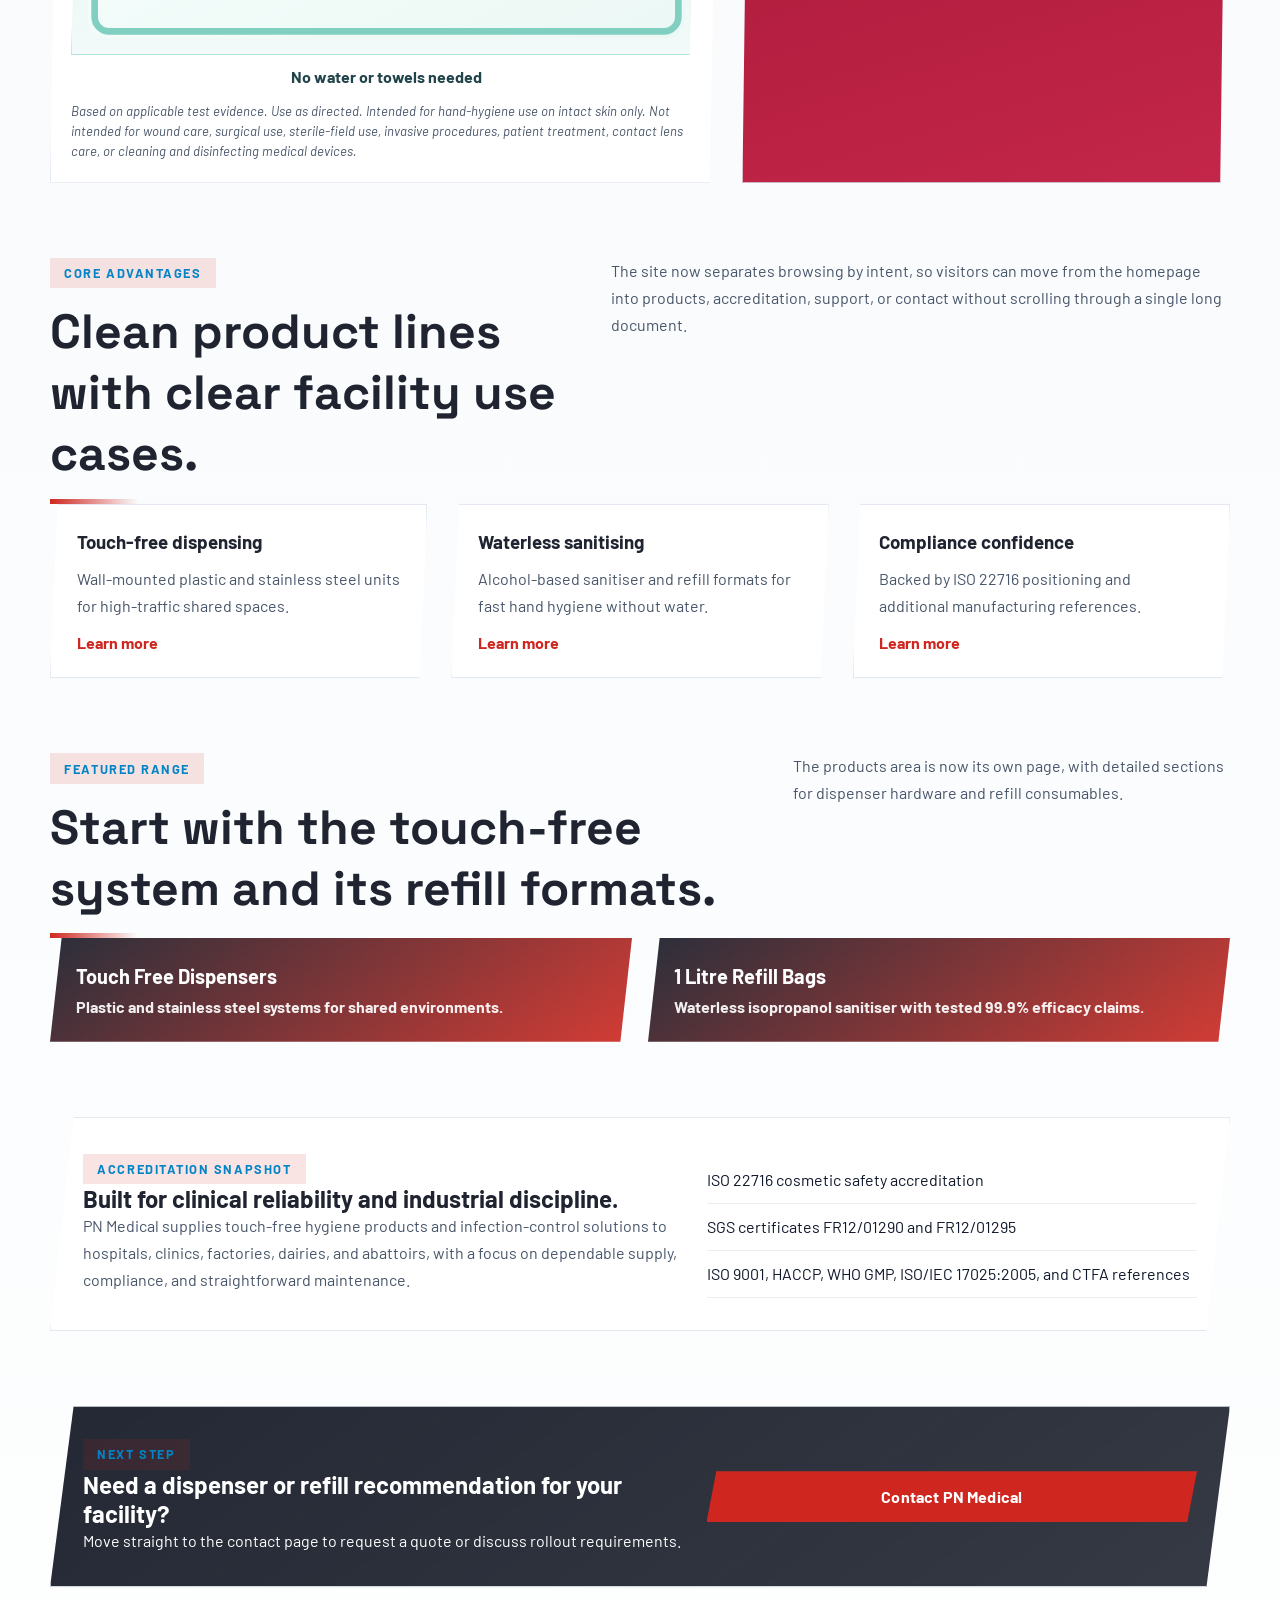
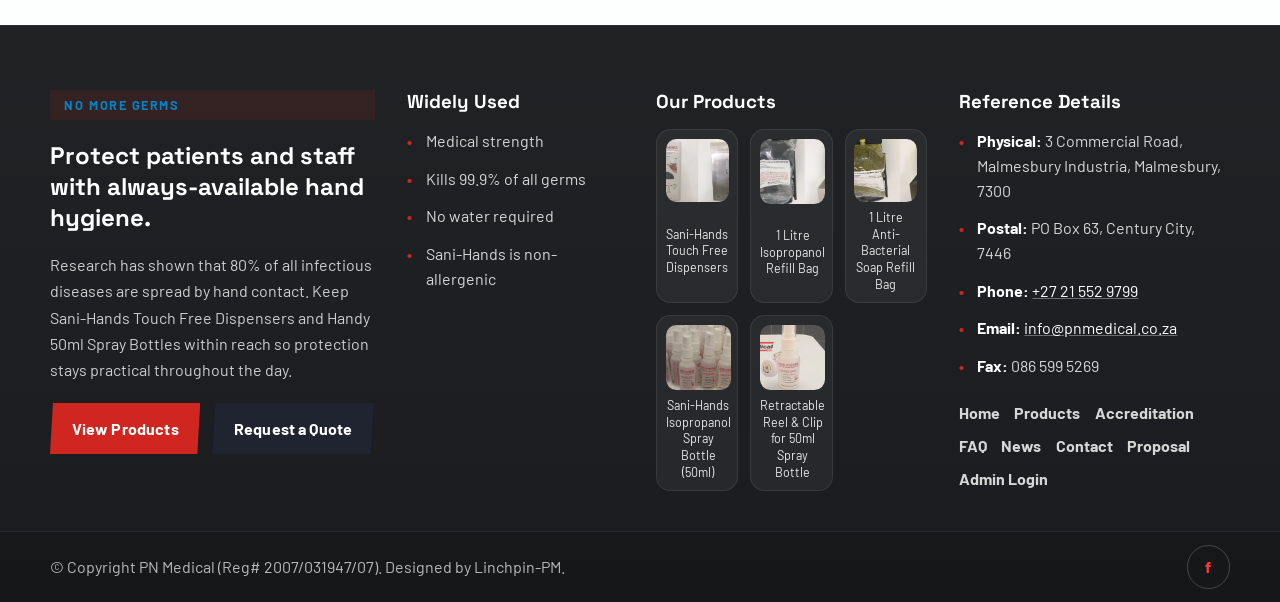
==== commit 18c992d8: "Pre-upload QA fix: contact form and cache bust" ====
--- a/index.html
+++ b/index.html
@@ -12,6 +12,6 @@
 </head>
 <body data-page="home">
     <div id="app"></div>
-    <script src="site.js"></script>
+    <script src="site.js?v=20260724"></script>
 </body>
 </html>
--- a/styles.css
+++ b/styles.css
@@ -48,6 +48,10 @@
 
 .section { padding: 5rem 0; }
 .section--tight { padding: 4rem 0; }
+
+body[data-page="home"] .section { padding: 3.35rem 0; }
+
+body[data-page="home"] .section--tight { padding: 2.35rem 0; }
 
 .eyebrow {
     display: inline-flex;
@@ -1237,23 +1241,203 @@
     resize: vertical;
 }
 
+.inquiry__status {
+    min-height: 1.2rem;
+    margin: 0;
+    font-size: 0.92rem;
+    font-weight: 600;
+    letter-spacing: 0.01em;
+}
+
+.inquiry__status.is-success {
+    color: #7ef3cc;
+}
+
+.inquiry__status.is-error {
+    color: #ff9a9a;
+}
+
 .site-footer {
-    padding: 1.6rem 0 2rem;
-    color: #475569;
-}
-
-.site-footer__inner {
+    padding: 4rem 0 0;
+    color: rgba(255, 255, 255, 0.82);
+    background: linear-gradient(180deg, #202224 0%, #1a1c1f 100%);
+    border-top: 1px solid rgba(255, 255, 255, 0.08);
+}
+
+.site-footer__grid {
+    display: grid;
+    grid-template-columns: 1.2fr 0.8fr 1fr 1fr;
+    gap: 2rem;
+    align-items: start;
+    padding-bottom: 2.5rem;
+}
+
+.site-footer__panel {
+    display: flex;
+    flex-direction: column;
+    gap: 1rem;
+}
+
+.site-footer__panel h2,
+.site-footer__panel h3 {
+    margin: 0;
+    color: #ffffff;
+    font-family: "Space Grotesk", sans-serif;
+}
+
+.site-footer__panel p {
+    margin: 0;
+    line-height: 1.65;
+    color: rgba(255, 255, 255, 0.78);
+}
+
+.site-footer__panel--intro {
+    gap: 1.2rem;
+}
+
+.site-footer__cta-row {
+    display: flex;
+    flex-wrap: wrap;
+    gap: 0.75rem;
+}
+
+.site-footer__checklist,
+.site-footer__contact-list {
+    margin: 0;
+    padding: 0;
+    list-style: none;
+    display: grid;
+    gap: 0.8rem;
+}
+
+.site-footer__checklist li,
+.site-footer__contact-list li {
+    position: relative;
+    padding-left: 1.15rem;
+    line-height: 1.55;
+}
+
+.site-footer__checklist li::before,
+.site-footer__contact-list li::before {
+    content: "•";
+    position: absolute;
+    left: 0;
+    color: var(--crimson-red);
+    font-weight: 700;
+}
+
+.site-footer__contact-list strong {
+    color: #ffffff;
+}
+
+.site-footer__contact-list a {
+    color: #ffffff;
+    text-decoration: underline;
+    text-decoration-color: rgba(255, 255, 255, 0.35);
+}
+
+.site-footer__products {
+    display: grid;
+    grid-template-columns: repeat(3, minmax(0, 1fr));
+    gap: 0.75rem;
+}
+
+.site-footer__product {
+    display: grid;
+    gap: 0.45rem;
+    padding: 0.55rem;
+    border-radius: 0.9rem;
+    background: rgba(255, 255, 255, 0.05);
+    border: 1px solid rgba(255, 255, 255, 0.08);
+    color: #ffffff;
+    text-align: center;
+}
+
+.site-footer__product img {
+    width: 100%;
+    aspect-ratio: 1 / 1;
+    object-fit: cover;
+    border-radius: 0.65rem;
+    background: #ffffff;
+}
+
+.site-footer__product span {
+    font-size: 0.78rem;
+    line-height: 1.35;
+    color: rgba(255, 255, 255, 0.9);
+}
+
+.site-footer__nav {
+    display: flex;
+    gap: 0.9rem;
+    flex-wrap: wrap;
+    margin-top: 0.5rem;
+}
+
+.site-footer__nav a {
+    color: var(--white);
+    font-weight: 700;
+    opacity: 0.82;
+}
+
+.site-footer__nav a:hover {
+    opacity: 1;
+}
+
+.site-footer__bottom {
+    border-top: 1px solid rgba(255, 255, 255, 0.08);
+    background: rgba(0, 0, 0, 0.18);
+}
+
+.site-footer__bottom-inner {
+    min-height: 4.4rem;
     display: flex;
     justify-content: space-between;
     align-items: center;
     gap: 1rem;
     flex-wrap: wrap;
-}
-
-.site-footer__nav {
-    display: flex;
-    gap: 1rem;
-    flex-wrap: wrap;
+    color: rgba(255, 255, 255, 0.7);
+}
+
+.site-footer__bottom-inner p {
+    margin: 0;
+}
+
+.site-footer__bottom-inner a {
+    width: 2.7rem;
+    height: 2.7rem;
+    border-radius: 50%;
+    display: inline-flex;
+    align-items: center;
+    justify-content: center;
+    border: 1px solid rgba(255, 255, 255, 0.2);
+    color: #ff3b30;
+    font-weight: 700;
+}
+
+.site-footer__bottom-inner a:hover {
+    background: rgba(255, 255, 255, 0.06);
+}
+
+@media (max-width: 1180px) {
+    .site-footer__grid {
+        grid-template-columns: repeat(2, minmax(0, 1fr));
+    }
+}
+
+@media (max-width: 760px) {
+    .site-footer__grid {
+        grid-template-columns: 1fr;
+    }
+
+    .site-footer__products {
+        grid-template-columns: repeat(2, minmax(0, 1fr));
+    }
+
+    .site-footer__bottom-inner {
+        flex-direction: column;
+        align-items: flex-start;
+    }
 }
 
 @media (max-width: 960px) {
